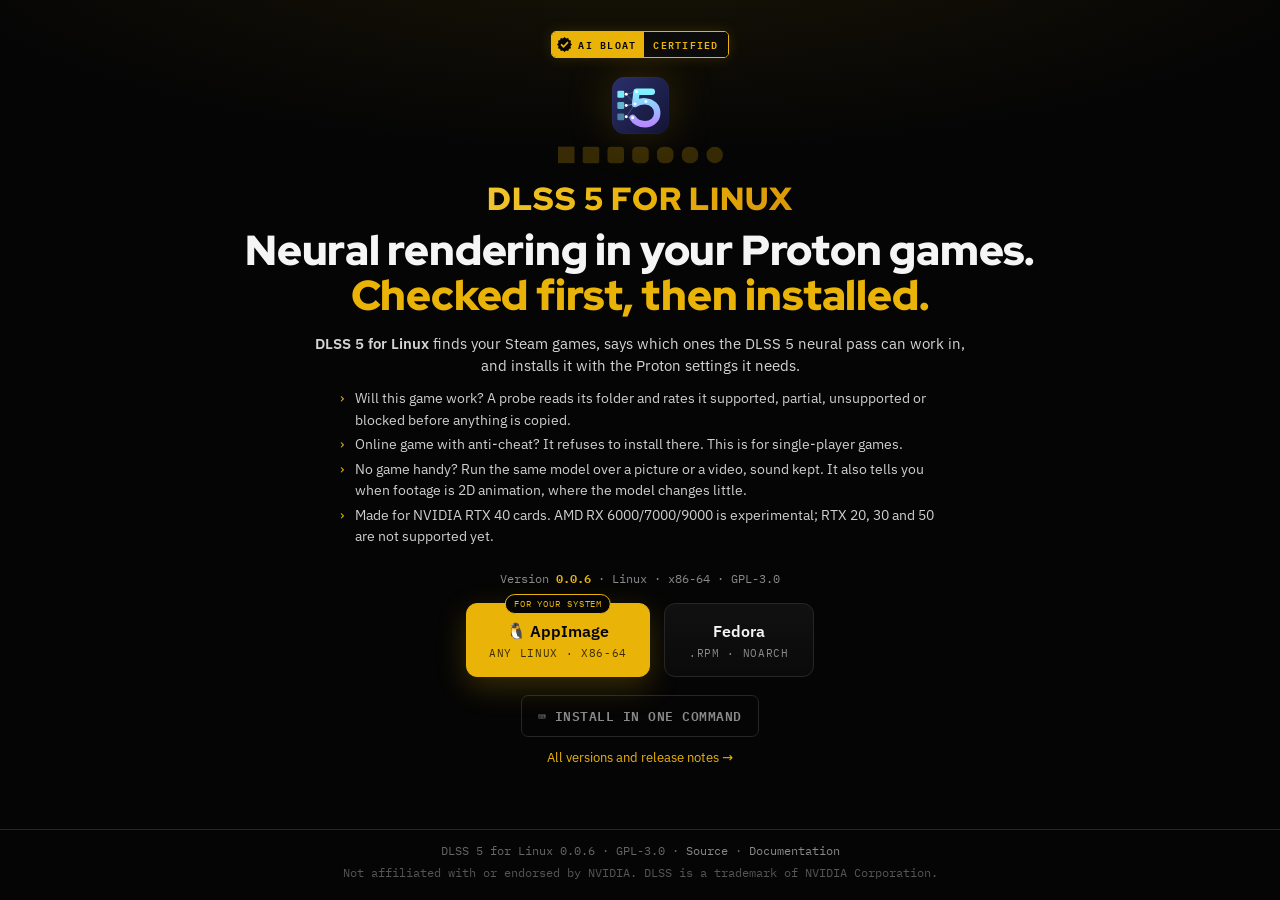
==== index.html @ 5809e5cc "Website: the badge moves to the top" ====
<!doctype html>
<!-- SPDX-License-Identifier: GPL-3.0-only -->
<html lang="en">
<head>
  <meta charset="utf-8">
  <meta name="viewport" content="width=device-width, initial-scale=1">
  <title>DLSS 5 for Linux</title>
  <meta name="description" content="DLSS 5 for Linux puts NVIDIA's DLSS 5 neural rendering into Steam games running under Proton, and runs the same model over your pictures and videos. Free software for Fedora and any recent Linux.">
  <meta name="theme-color" content="#050505">
  <link rel="icon" type="image/svg+xml" href="web/dlss5.svg">
  <link rel="stylesheet" href="web/fonts/carino-fonts.css">
  <link rel="stylesheet" href="web/style.css">
</head>
<body>
  <!-- One screen, laid out like butter.carino.systems and dicom.carino.systems:
       mark, headline, what it does, the version, the download buttons. -->
  <header class="hero">
    <div class="wrap">
      <!-- The badge sits above everything else on the page. -->
      <p class="cert-top"><span class="cert-badge" role="img" aria-label="AI Bloat Certified" title="AI Bloat Certified"><span class="cert-l"><svg class="cert-seal" viewBox="0 0 16 16" aria-hidden="true"><path class="cert-rosette" d="M8 0L9.71 1.62L12 1.07L12.67 3.33L14.93 4L14.38 6.29L16 8L14.38 9.71L14.93 12L12.67 12.67L12 14.93L9.71 14.38L8 16L6.29 14.38L4 14.93L3.33 12.67L1.07 12L1.62 9.71L0 8L1.62 6.29L1.07 4L3.33 3.33L4 1.07L6.29 1.62Z"/><path class="cert-check" d="M4.9 8.3L7 10.4L11.2 5.9"/></svg>AI Bloat</span><span class="cert-r">Certified</span></span></p>
      <!-- The app icon over a strip of pixels: blocky on the left, refined toward
           the right, a wave of detail passing along it. Decorative (aria-hidden). -->
      <div class="hero-mark" aria-hidden="true">
        <img class="mark" src="web/dlss5.svg" alt="" width="96" height="96" decoding="async">
        <svg class="pixels" viewBox="0 0 200 24">
          <rect x="0"   y="2" width="20" height="20" rx="0"  style="--d: 0"/>
          <rect x="30"  y="2" width="20" height="20" rx="2"  style="--d: 1"/>
          <rect x="60"  y="2" width="20" height="20" rx="4"  style="--d: 2"/>
          <rect x="90"  y="2" width="20" height="20" rx="6"  style="--d: 3"/>
          <rect x="120" y="2" width="20" height="20" rx="8"  style="--d: 4"/>
          <rect x="150" y="2" width="20" height="20" rx="9"  style="--d: 5"/>
          <rect x="180" y="2" width="20" height="20" rx="10" style="--d: 6"/>
        </svg>
      </div>
      <p class="kicker">DLSS 5 for Linux</p>
      <h1><span>Neural rendering in your Proton games.</span><br><span class="gold">Checked first, then installed.</span></h1>
      <p class="lede"><strong>DLSS 5 for Linux</strong> finds your Steam games, says which ones the DLSS 5 neural pass can work in, and installs it with the Proton settings it needs.</p>
      <ul class="situations">
        <li>Will this game work? A probe reads its folder and rates it supported, partial, unsupported or blocked before anything is copied.</li>
        <li>Online game with anti-cheat? It refuses to install there. This is for single-player games.</li>
        <li>No game handy? Run the same model over a picture or a video, sound kept. It also tells you when footage is 2D animation, where the model changes little.</li>
        <li>Made for NVIDIA RTX 40 cards. AMD RX 6000/7000/9000 is experimental; RTX 20, 30 and 50 are not supported yet.</li>
      </ul>

      <!-- app.js rewrites the version and the links from the latest release. -->
      <p class="version" id="version">Version <strong>0.0.6</strong> · Linux · x86-64 · GPL-3.0</p>

      <!-- The hrefs are the no-JS path: each downloads its file. With JS, a click
           also opens the sheet that says what to do with it. -->
      <div class="downloads" id="downloads">
        <a class="dl-btn" data-kind="appimage" href="https://github.com/MiguelCarino/renodx-dlss-installer/releases/download/v0.0.6/DLSS5_for_Linux-0.0.6-x86_64.AppImage">
          <span class="rec">for your system</span><b>🐧 AppImage</b><span class="fmt">any Linux · x86-64</span></a>
        <a class="dl-btn" data-kind="fedora" href="https://github.com/MiguelCarino/renodx-dlss-installer/releases/download/v0.0.6/dlss5-linux-0.0.6-1.fc44.noarch.rpm">
          <span class="rec">for your system</span><b>Fedora</b><span class="fmt">.rpm · noarch</span></a>
      </div>

      <p class="dl-manual"><button class="btn ghost" type="button" id="installBtn"
         aria-haspopup="dialog" aria-controls="fedoraDialog">⌨ Install in one command</button></p>
      <p class="dl-all"><a id="allLink" href="https://github.com/MiguelCarino/renodx-dlss-installer/releases">All versions and release notes →</a></p>
      <p class="dl-note" id="osNote">Linux only. On Windows, use the original <a href="https://github.com/yumlevi/renodx-dlss-installer/releases/tag/latest">RenoDX DLSS installer</a> this project is a port of.</p>
    </div>
  </header>

  <footer class="foot">
    <span id="foot-version">DLSS 5 for Linux 0.0.6</span> · GPL-3.0 ·
    <a href="https://github.com/MiguelCarino/renodx-dlss-installer/tree/linux-port/linux">Source</a> ·
    <a href="https://github.com/MiguelCarino/renodx-dlss-installer/blob/linux-port/linux/README.md">Documentation</a>
    <br><span class="legal">Not affiliated with or endorsed by NVIDIA. DLSS is a trademark of NVIDIA Corporation.</span>
  </footer>

  <!-- Fedora: one dnf command fetches the RPM from the release and its dependencies from Fedora. -->
  <dialog class="modal" id="fedoraDialog" aria-labelledby="fedoraTitle">
    <div class="modal-head">
      <h2 class="modal-title" id="fedoraTitle">DLSS 5 for Linux on Fedora</h2>
      <form method="dialog"><button class="modal-x" aria-label="Close">✕</button></form>
    </div>
    <div class="modal-body">
      <p>One command; dnf downloads the package from the release and what it needs from Fedora:</p>
      <div class="code"><pre><code id="cmd">sudo dnf install https://github.com/MiguelCarino/renodx-dlss-installer/releases/download/v0.0.6/dlss5-linux-0.0.6-1.fc44.noarch.rpm</code></pre><button type="button" class="copy" data-src="cmd">Copy</button></div>
      <p>Then open <strong>DLSS 5 for Linux</strong> from your application menu, or run <code>dlss5-linux-gui</code>. The command line is <code>dlss5-linux --help</code>.</p>
      <p class="small">The package has no architecture of its own and installs on current Fedora releases. It also recommends GTK 4, libadwaita and WebKitGTK for the app's own window; without them it opens in your browser. Check the download against <a class="sums" href="https://github.com/MiguelCarino/renodx-dlss-installer/releases/download/v0.0.6/SHA256SUMS">SHA256SUMS</a>.</p>
    </div>
  </dialog>

  <!-- AppImage: the link downloads it; this sheet says how to start it and what the host provides. -->
  <dialog class="modal" id="appimageDialog" aria-labelledby="appimageTitle">
    <div class="modal-head">
      <h2 class="modal-title" id="appimageTitle">DLSS 5 for Linux AppImage</h2>
      <form method="dialog"><button class="modal-x" aria-label="Close">✕</button></form>
    </div>
    <div class="modal-body">
      <p><strong>1. Make it runnable and start it</strong>, from the folder you downloaded it to:</p>
      <div class="code"><pre><code id="appcmd">chmod +x DLSS5_for_Linux-0.0.6-x86_64.AppImage
./DLSS5_for_Linux-0.0.6-x86_64.AppImage</code></pre><button type="button" class="copy" data-src="appcmd">Copy</button></div>
      <p><strong>2. Have the usual tools installed.</strong> FFmpeg is inside; the rest comes from your system: <code>python3</code>, <code>curl</code>, <code>unzip</code>, <code>binutils</code>, 7-Zip and <code>xdg-utils</code>. On Debian or Ubuntu:</p>
      <div class="code"><pre><code id="debcmd">sudo apt install python3 curl unzip binutils p7zip-full xdg-utils</code></pre><button type="button" class="copy" data-src="debcmd">Copy</button></div>
      <p><strong>3. Pick a game</strong> in the app, press Install, and set the launch options it shows in Steam. It opens in its own window when PyGObject with GTK 4, libadwaita and WebKitGTK 6 is installed, and in your browser otherwise.</p>
      <p class="small">No FUSE on your system? Add <code>--appimage-extract-and-run</code> after the file name. The command line is the same file followed by <code>cli --help</code>. <a class="sums" href="https://github.com/MiguelCarino/renodx-dlss-installer/releases/download/v0.0.6/SHA256SUMS">SHA256SUMS</a></p>
    </div>
  </dialog>

  <script src="web/app.js"></script>
</body>
</html>
---- web/fonts/carino-fonts.css ----
/* SPDX-License-Identifier: OFL-1.1 (the fonts); pruned copy of Branding/fonts/carino-fonts.css.
   Only what web/style.css uses: Plex Sans 400/600, Plex Mono 400/600, Red Hat Display 900,
   latin + latin-ext. A later weight would fall back silently: add its files here too. */

@font-face {
  font-family: 'IBM Plex Mono';
  font-style: normal;
  font-weight: 400;
  font-display: swap;
  src: url(./IBMPlexMono-400-latin-ext.woff2) format('woff2');
  unicode-range: U+0100-02BA, U+02BD-02C5, U+02C7-02CC, U+02CE-02D7, U+02DD-02FF, U+0304, U+0308, U+0329, U+1D00-1DBF, U+1E00-1E9F, U+1EF2-1EFF, U+2020, U+20A0-20AB, U+20AD-20C0, U+2113, U+2C60-2C7F, U+A720-A7FF;
}

@font-face {
  font-family: 'IBM Plex Mono';
  font-style: normal;
  font-weight: 400;
  font-display: swap;
  src: url(./IBMPlexMono-400-latin.woff2) format('woff2');
  unicode-range: U+0000-00FF, U+0131, U+0152-0153, U+02BB-02BC, U+02C6, U+02DA, U+02DC, U+0304, U+0308, U+0329, U+2000-206F, U+20AC, U+2122, U+2191, U+2193, U+2212, U+2215, U+FEFF, U+FFFD;
}

@font-face {
  font-family: 'IBM Plex Mono';
  font-style: normal;
  font-weight: 600;
  font-display: swap;
  src: url(./IBMPlexMono-600-latin-ext.woff2) format('woff2');
  unicode-range: U+0100-02BA, U+02BD-02C5, U+02C7-02CC, U+02CE-02D7, U+02DD-02FF, U+0304, U+0308, U+0329, U+1D00-1DBF, U+1E00-1E9F, U+1EF2-1EFF, U+2020, U+20A0-20AB, U+20AD-20C0, U+2113, U+2C60-2C7F, U+A720-A7FF;
}

@font-face {
  font-family: 'IBM Plex Mono';
  font-style: normal;
  font-weight: 600;
  font-display: swap;
  src: url(./IBMPlexMono-600-latin.woff2) format('woff2');
  unicode-range: U+0000-00FF, U+0131, U+0152-0153, U+02BB-02BC, U+02C6, U+02DA, U+02DC, U+0304, U+0308, U+0329, U+2000-206F, U+20AC, U+2122, U+2191, U+2193, U+2212, U+2215, U+FEFF, U+FFFD;
}

@font-face {
  font-family: 'IBM Plex Sans';
  font-style: normal;
  font-weight: 400;
  font-stretch: 100%;
  font-display: swap;
  src: url(./IBMPlexSans-400-latin-ext.woff2) format('woff2');
  unicode-range: U+0100-02BA, U+02BD-02C5, U+02C7-02CC, U+02CE-02D7, U+02DD-02FF, U+0304, U+0308, U+0329, U+1D00-1DBF, U+1E00-1E9F, U+1EF2-1EFF, U+2020, U+20A0-20AB, U+20AD-20C0, U+2113, U+2C60-2C7F, U+A720-A7FF;
}

@font-face {
  font-family: 'IBM Plex Sans';
  font-style: normal;
  font-weight: 400;
  font-stretch: 100%;
  font-display: swap;
  src: url(./IBMPlexSans-400-latin.woff2) format('woff2');
  unicode-range: U+0000-00FF, U+0131, U+0152-0153, U+02BB-02BC, U+02C6, U+02DA, U+02DC, U+0304, U+0308, U+0329, U+2000-206F, U+20AC, U+2122, U+2191, U+2193, U+2212, U+2215, U+FEFF, U+FFFD;
}

@font-face {
  font-family: 'IBM Plex Sans';
  font-style: normal;
  font-weight: 600;
  font-stretch: 100%;
  font-display: swap;
  src: url(./IBMPlexSans-600-latin-ext.woff2) format('woff2');
  unicode-range: U+0100-02BA, U+02BD-02C5, U+02C7-02CC, U+02CE-02D7, U+02DD-02FF, U+0304, U+0308, U+0329, U+1D00-1DBF, U+1E00-1E9F, U+1EF2-1EFF, U+2020, U+20A0-20AB, U+20AD-20C0, U+2113, U+2C60-2C7F, U+A720-A7FF;
}

@font-face {
  font-family: 'IBM Plex Sans';
  font-style: normal;
  font-weight: 600;
  font-stretch: 100%;
  font-display: swap;
  src: url(./IBMPlexSans-600-latin.woff2) format('woff2');
  unicode-range: U+0000-00FF, U+0131, U+0152-0153, U+02BB-02BC, U+02C6, U+02DA, U+02DC, U+0304, U+0308, U+0329, U+2000-206F, U+20AC, U+2122, U+2191, U+2193, U+2212, U+2215, U+FEFF, U+FFFD;
}

@font-face {
  font-family: 'Red Hat Display';
  font-style: normal;
  font-weight: 900;
  font-display: swap;
  src: url(./RedHatDisplay-900-latin-ext.woff2) format('woff2');
  unicode-range: U+0100-02BA, U+02BD-02C5, U+02C7-02CC, U+02CE-02D7, U+02DD-02FF, U+0304, U+0308, U+0329, U+1D00-1DBF, U+1E00-1E9F, U+1EF2-1EFF, U+2020, U+20A0-20AB, U+20AD-20C0, U+2113, U+2C60-2C7F, U+A720-A7FF;
}

@font-face {
  font-family: 'Red Hat Display';
  font-style: normal;
  font-weight: 900;
  font-display: swap;
  src: url(./RedHatDisplay-900-latin.woff2) format('woff2');
  unicode-range: U+0000-00FF, U+0131, U+0152-0153, U+02BB-02BC, U+02C6, U+02DA, U+02DC, U+0304, U+0308, U+0329, U+2000-206F, U+20AC, U+2122, U+2191, U+2193, U+2212, U+2215, U+FEFF, U+FFFD;
}
---- web/style.css ----
/* SPDX-License-Identifier: GPL-3.0-only
   dlss.carino.systems, laid out like butter.carino.systems and dicom.carino.systems
   (Carino-PACS docs/styles.css): one top-anchored hero holding the downloads, every
   size written as `base + --tall x rate` so short screens stay as they are and tall
   ones grow without a breakpoint. Carino tokens (branding.carino.systems). */

:root {
  --accent: #eab308;
  --accent-hover: #fbbf24;
  --bg: #050505;
  --bg-2: #0d0d0d;
  --panel: #111;
  --border: #262626;
  --text: #f5f5f5;
  --muted: #8a8a8a;
  --gold-text: linear-gradient(130deg, #fef08a 0%, #eab308 50%, #b45309 100%);
  --mono: 'IBM Plex Mono', ui-monospace, SFMono-Regular, Menlo, monospace;
  --sans: 'IBM Plex Sans', system-ui, -apple-system, sans-serif;
  --display: 'Red Hat Display', var(--sans);
  /* surplus height over 900px: zero on short screens, so they keep this layout */
  --tall: max(0px, 100vh - 900px);
}
* { box-sizing: border-box; }
body { margin: 0; background: var(--bg); color: var(--text); font-family: var(--sans); line-height: 1.55;
  min-height: 100dvh; display: flex; flex-direction: column; -webkit-font-smoothing: antialiased; }
a { color: var(--accent); }
:focus-visible { outline: 2px solid var(--accent); outline-offset: 3px; }
.gold { color: var(--accent); }

/* ---- hero: the whole page, top-anchored ---- */
.hero { flex: 1 0 auto; display: flex; text-align: center;
  padding: min(72px, calc(clamp(18px, 3.4vh, 46px) + var(--tall) * .07)) 0 clamp(10px, 2vh, 34px);
  background: radial-gradient(1100px 360px at 50% -12%, rgba(234,179,8,.10), transparent 70%); }
.hero > .wrap { margin: 0 auto auto; width: min(1040px, 90%); }

.hero-mark { display: flex; flex-direction: column; align-items: center;
  gap: min(28px, calc(8px + var(--tall) * .045));
  margin: 0 auto min(40px, calc(clamp(6px, 1vh, 14px) + var(--tall) * .08)); }
.hero-mark .mark { display: block; width: auto; filter: drop-shadow(0 0 22px rgba(234,179,8,.18));
  height: min(132px, calc(clamp(44px, 7vh, 72px) + var(--tall) * .16)); }
/* the pixel strip: square on the left, rounder to the right, a wave of light along it */
.pixels { display: block; width: auto; aspect-ratio: 200 / 24; overflow: visible;
  height: min(40px, calc(clamp(14px, 2.2vh, 22px) + var(--tall) * .045)); }
.pixels rect { fill: var(--accent); opacity: .22; animation: lit 2.8s ease-in-out infinite;
  animation-delay: calc(var(--d) * .18s); }
@keyframes lit { 0%, 100% { opacity: .22; } 20%, 45% { opacity: 1; filter: drop-shadow(0 0 4px rgba(234,179,8,.9)); } }
@media (prefers-reduced-motion: reduce) { .pixels rect { animation: none; opacity: .6; } }

.kicker { font-family: var(--display); font-weight: 900; text-transform: uppercase; letter-spacing: 1px;
  margin: 0 0 min(14px, calc(4px + var(--tall) * .02));
  font-size: min(2.6rem, calc(clamp(1.5rem, 2.6vw + .3vh, 2rem) + var(--tall) * .02));
  background: var(--gold-text); -webkit-background-clip: text; background-clip: text;
  -webkit-text-fill-color: transparent; }
.hero h1 { font-family: var(--display); font-weight: 900; line-height: 1.1; letter-spacing: -.005em;
  font-size: min(3.4rem, calc(clamp(1.5rem, 3.4vw + .4vh, 2.6rem) + var(--tall) * .035));
  margin: 0 0 min(56px, calc(clamp(8px, 1.5vh, 16px) + var(--tall) * .1)); }
.lede { color: #d4d4d4; max-width: min(820px, calc(660px + var(--tall) * .35));
  font-size: min(1.3rem, calc(clamp(.92rem, .55rem + .5vh, 1.05rem) + var(--tall) * .012));
  margin: 0 auto 10px; }
.situations { list-style: none; padding: 0; text-align: left; color: #cfcfcf;
  max-width: min(720px, calc(600px + var(--tall) * .3));
  font-size: min(1.08rem, calc(clamp(.86rem, .5rem + .45vh, .98rem) + var(--tall) * .008));
  margin: 0 auto min(48px, calc(clamp(12px, 2.4vh, 26px) + var(--tall) * .07)); }
.situations li { padding-left: 1.1em; position: relative; margin: .25em 0; }
.situations li::before { content: "›"; color: var(--accent); position: absolute; left: 0; }

.version { margin: 0 0 min(28px, calc(clamp(10px, 1.6vh, 16px) + var(--tall) * .035));
  font-family: var(--mono); font-size: min(1rem, calc(.78rem + var(--tall) * .008)); color: var(--muted); }
.version strong { color: var(--accent); }

/* ---- download chips (dicom's .dl-btn) ---- */
.downloads { display: flex; justify-content: center; flex-wrap: wrap;
  gap: min(30px, calc(14px + var(--tall) * .04)); }
.dl-btn {
  position: relative; display: flex; flex-direction: column; align-items: center; gap: 2px;
  min-width: min(226px, calc(150px + var(--tall) * .09));
  padding: min(30px, calc(14px + var(--tall) * .028)) min(46px, calc(22px + var(--tall) * .04));
  border-radius: 11px; text-decoration: none; font: inherit; cursor: pointer;
  border: 1px solid var(--border); background: linear-gradient(180deg, var(--panel), #0a0a0a);
  color: var(--text); transition: .16s;
}
.dl-btn:hover { border-color: var(--accent); transform: translateY(-2px); }
.dl-btn b { font-size: min(1.42rem, calc(1.02rem + var(--tall) * .013)); font-weight: 600; }
.dl-btn .fmt { font-family: var(--mono); font-size: .68rem; color: var(--muted); text-transform: uppercase; letter-spacing: .06em; }
.dl-btn .rec { display: none; }
.dl-btn.recommended {
  border-color: var(--accent); background: var(--accent); color: #050505;
  box-shadow: 0 10px 30px rgba(234,179,8,.22);
}
.dl-btn.recommended .fmt { color: #3a2c00; }
.dl-btn.recommended .rec {
  display: block; position: absolute; top: -10px; left: 50%; transform: translateX(-50%);
  background: #050505; color: var(--accent); border: 1px solid var(--accent); border-radius: 999px;
  font-family: var(--mono); font-size: .56rem; letter-spacing: .1em; text-transform: uppercase; padding: 2px 8px; white-space: nowrap;
}

.btn {
  display: inline-block; font-family: var(--mono); letter-spacing: .04em; text-transform: uppercase;
  font-weight: 600; text-decoration: none; cursor: pointer; border-radius: 7px; transition: .15s;
  font-size: min(1.05rem, calc(.8rem + var(--tall) * .009));
  padding: min(19px, calc(9px + var(--tall) * .026)) min(32px, calc(16px + var(--tall) * .04));
  border: 1px solid var(--border); color: var(--muted); background: transparent;
}
.btn.ghost:hover { color: var(--accent); border-color: var(--accent); }
.dl-manual { margin: min(38px, calc(clamp(12px, 2vh, 20px) + var(--tall) * .05)) 0 0; }
.dl-all { margin: min(24px, calc(clamp(8px, 1.2vh, 12px) + var(--tall) * .035)) 0 0;
  font-size: min(1.02rem, calc(.82rem + var(--tall) * .008)); }
.dl-all a { text-decoration: none; }
.dl-all a:hover { text-decoration: underline; }
.dl-note[hidden] { display: none; }
.dl-note { margin: 8px auto 0; max-width: min(720px, calc(560px + var(--tall) * .35));
  color: var(--muted); font-size: min(.9rem, calc(.78rem + var(--tall) * .006)); }

.foot { padding: 12px 5% 18px; border-top: 1px solid var(--border); text-align: center;
  color: #666; font-family: var(--mono); font-size: .72rem; }
.foot a { color: var(--muted); text-decoration: none; }
.foot a:hover { color: var(--accent); }
.foot .legal { display: inline-block; margin-top: 4px; color: #555; }

/* ---- modal (branding.carino.systems §17 on a native <dialog>) ---- */
.modal[open] { display: flex; }
.modal {
  flex-direction: column; padding: 0; overflow: hidden;
  width: min(92vw, 820px); max-height: min(88vh, 900px);
  background: var(--panel); border: 1px solid var(--border); border-radius: 14px;
  box-shadow: 0 30px 80px rgba(0,0,0,.75); color: var(--text);
}
.modal::backdrop { background: rgba(0,0,0,.65); -webkit-backdrop-filter: blur(6px); backdrop-filter: blur(6px); }
.modal-head { display: flex; align-items: center; gap: 12px; padding: 16px 18px; border-bottom: 1px solid var(--border); }
.modal-title { margin: 0; flex: 1; font-family: var(--display); font-weight: 900; font-size: 1.05rem;
  text-transform: uppercase; letter-spacing: .5px; }
.modal-head form { margin: 0; }
.modal-x { border: none; background: transparent; color: var(--muted); font-size: 1.05rem; line-height: 1;
  cursor: pointer; padding: 4px 8px; border-radius: 6px; transition: .15s; }
.modal-x:hover { color: var(--accent); background: rgba(234,179,8,.1); }
.modal-body { padding: 18px; overflow-y: auto; }
.modal-body p { color: #cfcfcf; margin: 10px 0; }

/* shell commands scroll inside their own box rather than wrap (dicom's rule) */
.code { position: relative; margin: 10px 0; }
.code pre { margin: 0; padding: 14px 92px 14px 14px; overflow-x: auto; white-space: pre;
  background: var(--bg-2); border: 1px solid var(--border); border-radius: 8px;
  font-size: .78rem; line-height: 1.6; color: #fde68a; }
.copy { position: absolute; top: 8px; right: 8px; font-family: var(--mono); font-size: .7rem; font-weight: 600;
  text-transform: uppercase; letter-spacing: .06em; border-radius: 6px; cursor: pointer; padding: 0 12px; height: 32px;
  border: 1px solid var(--accent); background: var(--accent); color: #050505; }
.copy:hover { background: var(--accent-hover); }
.copy.done { background: transparent; color: var(--accent); }
.modal code:not(pre code) { font-family: var(--mono); background: #1a1a1a; padding: 1px 5px; border-radius: 3px; color: #fde68a; }
details { margin-top: 10px; }
summary { cursor: pointer; font-weight: 600; }
.files { margin: 8px 0; padding-left: 18px; font-family: var(--mono); font-size: .78rem; }
.files li { margin: 3px 0; overflow-wrap: anywhere; }
.small { font-size: .82rem; }

/* ---- phone ---- */
@media (max-width: 640px) {
  .pixels { display: none; }
  .dl-btn { min-width: 140px; padding: 10px 14px; gap: 0; }
  .dl-btn b { font-size: .98rem; }
  .downloads { gap: 10px; }
  .dl-note { font-size: .78rem; }
}
@media (prefers-reduced-motion: reduce) { .dl-btn, .btn { transition: none; } }

/* ---- AI Bloat Certified (branding.carino.systems, section 08) ---- */
/* AI Bloat Certified: a two-part seal for the top of a project page. Gold half with the
   rosette, dark half with the verdict; one gold hairline around both. */
.cert-badge { display: inline-flex; align-items: stretch; vertical-align: middle; font-family: var(--mono); font-size: .65rem; font-weight: 700; letter-spacing: 0.12em; text-transform: uppercase; line-height: 1; border: 1px solid var(--accent); border-radius: 5px; overflow: hidden; white-space: nowrap; box-shadow: 0 0 14px rgba(234,179,8,.15); }
.cert-badge .cert-l { display: inline-flex; align-items: center; gap: 6px; padding: 5px 8px 5px 5px; background: var(--accent); color: #050505; }
.cert-badge .cert-r { display: inline-flex; align-items: center; padding: 5px 9px; background: #0b0b0b; color: var(--accent); }
.cert-badge .cert-seal { width: 15px; height: 15px; flex: none; }
.cert-badge .cert-rosette { fill: #050505; }
.cert-badge .cert-check { fill: none; stroke: var(--accent); stroke-width: 1.9; stroke-linecap: round; stroke-linejoin: round; }
.cert-top { margin: 0 0 min(28px, calc(clamp(10px, 1.8vh, 18px) + var(--tall) * .03)); }
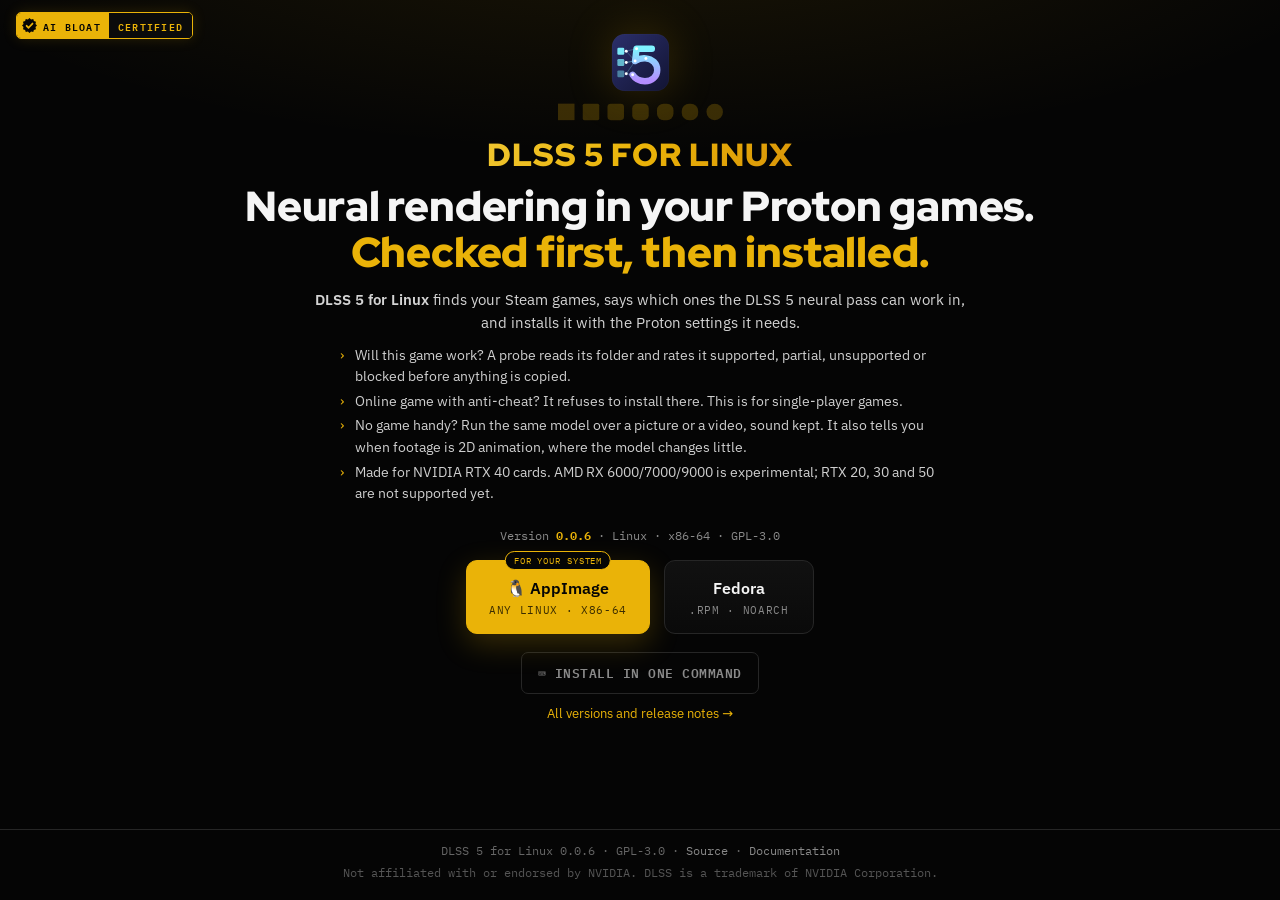
==== commit 56b4a8ba: "Website: one screen, no scroll; badge pinned to the corner" ====
--- a/index.html
+++ b/index.html
@@ -16,7 +16,7 @@
        mark, headline, what it does, the version, the download buttons. -->
   <header class="hero">
     <div class="wrap">
-      <!-- The badge sits above everything else on the page. -->
+      <!-- The badge, pinned to the top-left corner of the page. -->
       <p class="cert-top"><span class="cert-badge" role="img" aria-label="AI Bloat Certified" title="AI Bloat Certified"><span class="cert-l"><svg class="cert-seal" viewBox="0 0 16 16" aria-hidden="true"><path class="cert-rosette" d="M8 0L9.71 1.62L12 1.07L12.67 3.33L14.93 4L14.38 6.29L16 8L14.38 9.71L14.93 12L12.67 12.67L12 14.93L9.71 14.38L8 16L6.29 14.38L4 14.93L3.33 12.67L1.07 12L1.62 9.71L0 8L1.62 6.29L1.07 4L3.33 3.33L4 1.07L6.29 1.62Z"/><path class="cert-check" d="M4.9 8.3L7 10.4L11.2 5.9"/></svg>AI Bloat</span><span class="cert-r">Certified</span></span></p>
       <!-- The app icon over a strip of pixels: blocky on the left, refined toward
            the right, a wave of detail passing along it. Decorative (aria-hidden). -->
--- a/web/style.css
+++ b/web/style.css
@@ -172,4 +172,6 @@
 .cert-badge .cert-seal { width: 15px; height: 15px; flex: none; }
 .cert-badge .cert-rosette { fill: #050505; }
 .cert-badge .cert-check { fill: none; stroke: var(--accent); stroke-width: 1.9; stroke-linecap: round; stroke-linejoin: round; }
-.cert-top { margin: 0 0 min(28px, calc(clamp(10px, 1.8vh, 18px) + var(--tall) * .03)); }
+/* pinned to the hero's top-left corner, so it adds no height to the one screen */
+.hero { position: relative; }
+.cert-top { position: absolute; top: 12px; left: 16px; margin: 0; }
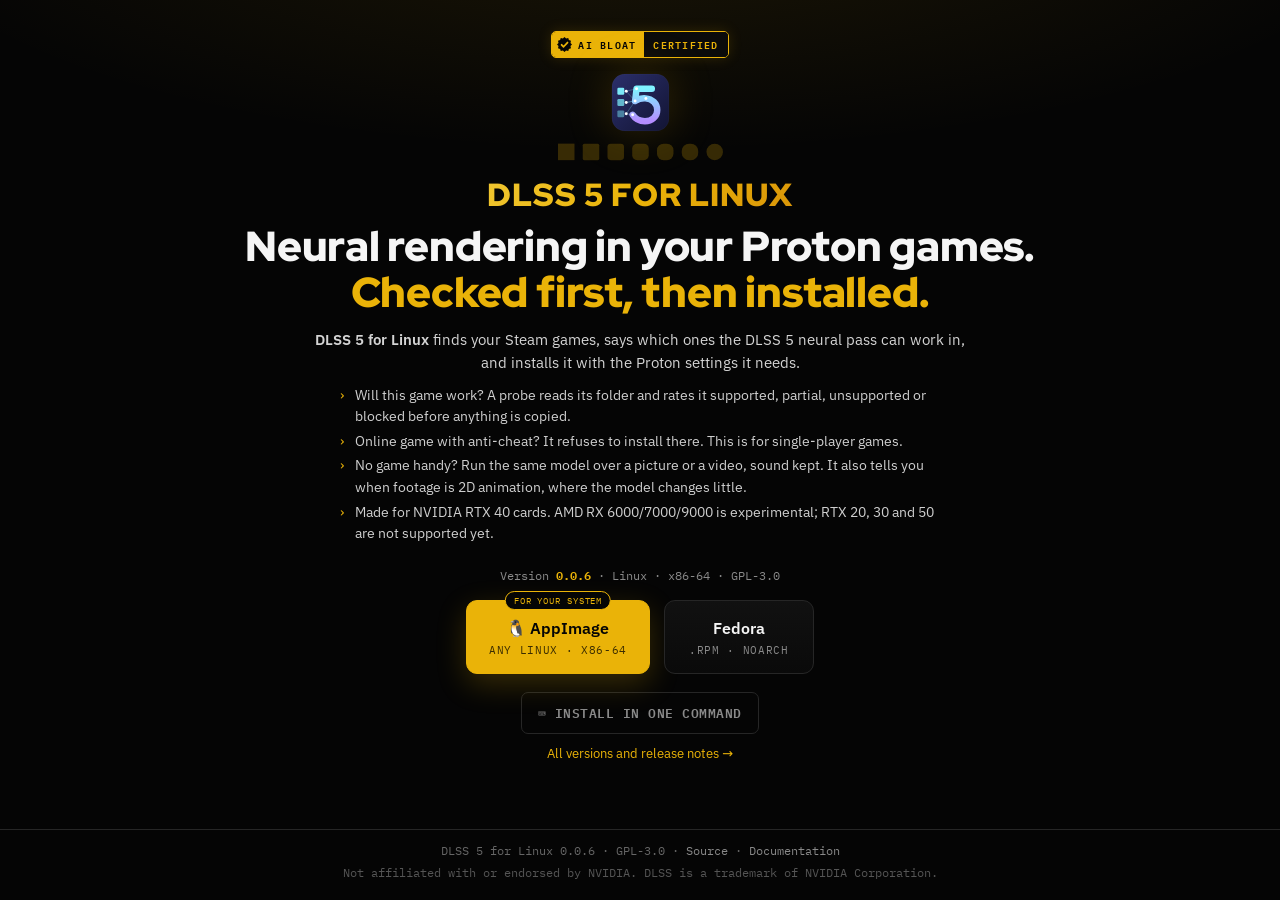
==== commit 80af73b6: "Website: badge centred at the top" ====
--- a/index.html
+++ b/index.html
@@ -16,7 +16,7 @@
        mark, headline, what it does, the version, the download buttons. -->
   <header class="hero">
     <div class="wrap">
-      <!-- The badge, pinned to the top-left corner of the page. -->
+      <!-- The badge, centred at the top of the page. -->
       <p class="cert-top"><span class="cert-badge" role="img" aria-label="AI Bloat Certified" title="AI Bloat Certified"><span class="cert-l"><svg class="cert-seal" viewBox="0 0 16 16" aria-hidden="true"><path class="cert-rosette" d="M8 0L9.71 1.62L12 1.07L12.67 3.33L14.93 4L14.38 6.29L16 8L14.38 9.71L14.93 12L12.67 12.67L12 14.93L9.71 14.38L8 16L6.29 14.38L4 14.93L3.33 12.67L1.07 12L1.62 9.71L0 8L1.62 6.29L1.07 4L3.33 3.33L4 1.07L6.29 1.62Z"/><path class="cert-check" d="M4.9 8.3L7 10.4L11.2 5.9"/></svg>AI Bloat</span><span class="cert-r">Certified</span></span></p>
       <!-- The app icon over a strip of pixels: blocky on the left, refined toward
            the right, a wave of detail passing along it. Decorative (aria-hidden). -->
--- a/web/style.css
+++ b/web/style.css
@@ -172,6 +172,5 @@
 .cert-badge .cert-seal { width: 15px; height: 15px; flex: none; }
 .cert-badge .cert-rosette { fill: #050505; }
 .cert-badge .cert-check { fill: none; stroke: var(--accent); stroke-width: 1.9; stroke-linecap: round; stroke-linejoin: round; }
-/* pinned to the hero's top-left corner, so it adds no height to the one screen */
-.hero { position: relative; }
-.cert-top { position: absolute; top: 12px; left: 16px; margin: 0; }
+/* centred above the mark; fitScreen() in app.js absorbs the height it adds */
+.cert-top { margin: 0 0 min(28px, calc(clamp(8px, 1.4vh, 16px) + var(--tall) * .03)); }
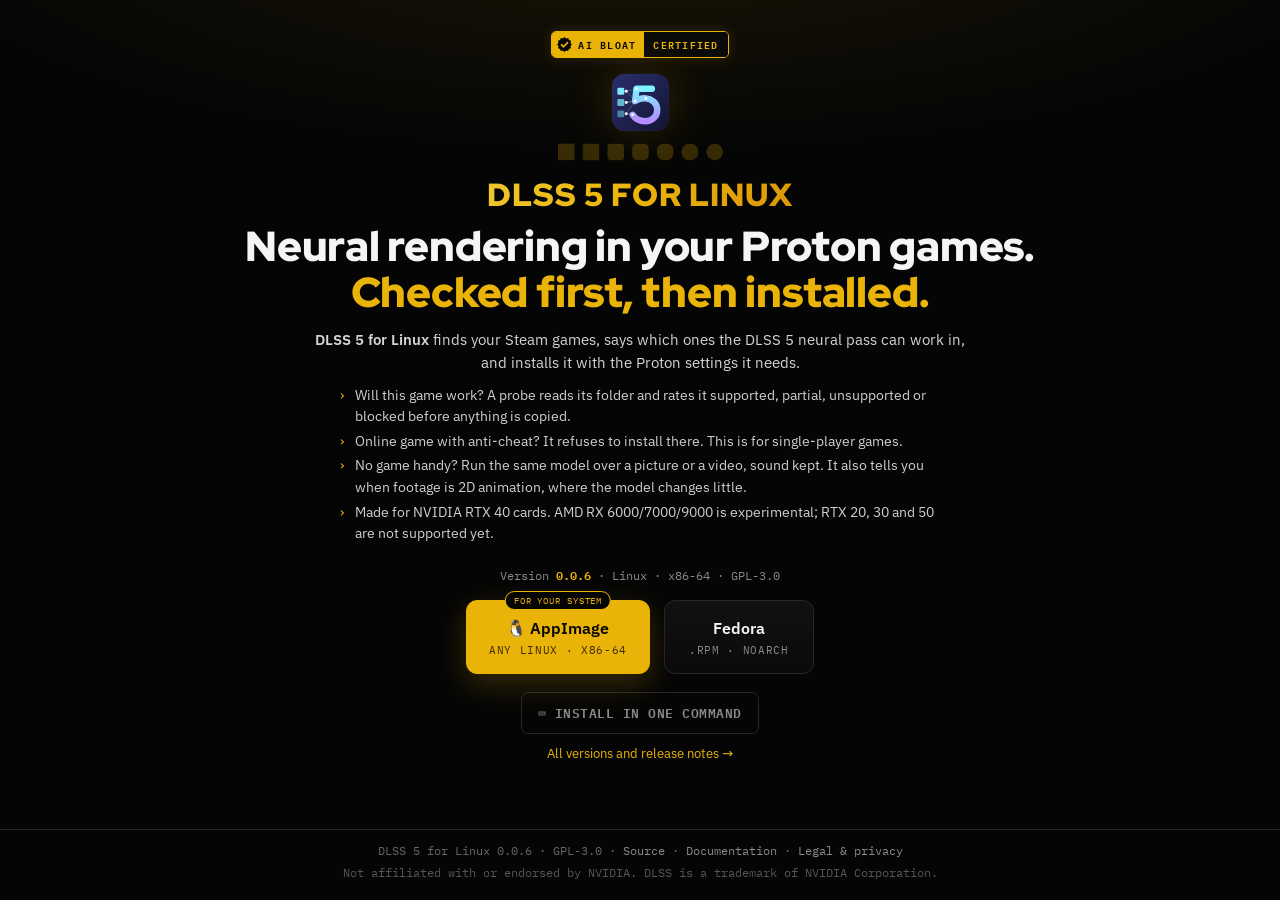
==== commit cf9bf875: "Add the site baseline: search metadata, robots, sitemap, 404 page Generated by Carino-Systems/baseli" ====
--- a/index.html
+++ b/index.html
@@ -5,7 +5,16 @@
   <meta charset="utf-8">
   <meta name="viewport" content="width=device-width, initial-scale=1">
   <title>DLSS 5 for Linux</title>
-  <meta name="description" content="DLSS 5 for Linux puts NVIDIA's DLSS 5 neural rendering into Steam games running under Proton, and runs the same model over your pictures and videos. Free software for Fedora and any recent Linux.">
+  <!-- carino:head — generated by Carino-Systems/baseline/apply.py from sites.json; edit there, not here -->
+  <meta name="description" content="DLSS 5 for Linux puts NVIDIA&#x27;s DLSS 5 neural rendering into Steam games running under Proton, and runs the same model over your pictures and videos. Free software for Fedora and any recent Linux.">
+  <link rel="canonical" href="https://dlss.carino.systems/">
+  <meta property="og:type" content="website">
+  <meta property="og:site_name" content="Carino Systems">
+  <meta property="og:title" content="DLSS 5 for Linux">
+  <meta property="og:description" content="DLSS 5 for Linux puts NVIDIA&#x27;s DLSS 5 neural rendering into Steam games running under Proton, and runs the same model over your pictures and videos. Free software for Fedora and any recent Linux.">
+  <meta property="og:url" content="https://dlss.carino.systems/">
+  <script type="application/ld+json">{"@context": "https://schema.org", "@type": "SoftwareApplication", "name": "DLSS 5 for Linux", "url": "https://dlss.carino.systems/", "description": "DLSS 5 for Linux puts NVIDIA's DLSS 5 neural rendering into Steam games running under Proton, and runs the same model over your pictures and videos. Free software for Fedora and any recent Linux.", "operatingSystem": "Linux", "isAccessibleForFree": true, "author": {"@type": "Person", "name": "Miguel Cariño", "url": "https://carino.systems/"}}</script>
+  <!-- /carino:head -->
   <meta name="theme-color" content="#050505">
   <link rel="icon" type="image/svg+xml" href="web/dlss5.svg">
   <link rel="stylesheet" href="web/fonts/carino-fonts.css">
@@ -64,7 +73,8 @@
   <footer class="foot">
     <span id="foot-version">DLSS 5 for Linux 0.0.6</span> · GPL-3.0 ·
     <a href="https://github.com/MiguelCarino/renodx-dlss-installer/tree/linux-port/linux">Source</a> ·
-    <a href="https://github.com/MiguelCarino/renodx-dlss-installer/blob/linux-port/linux/README.md">Documentation</a>
+    <a href="https://github.com/MiguelCarino/renodx-dlss-installer/blob/linux-port/linux/README.md">Documentation</a> ·
+    <a href="https://carino.systems/legal.html">Legal &amp; privacy</a>
     <br><span class="legal">Not affiliated with or endorsed by NVIDIA. DLSS is a trademark of NVIDIA Corporation.</span>
   </footer>
 
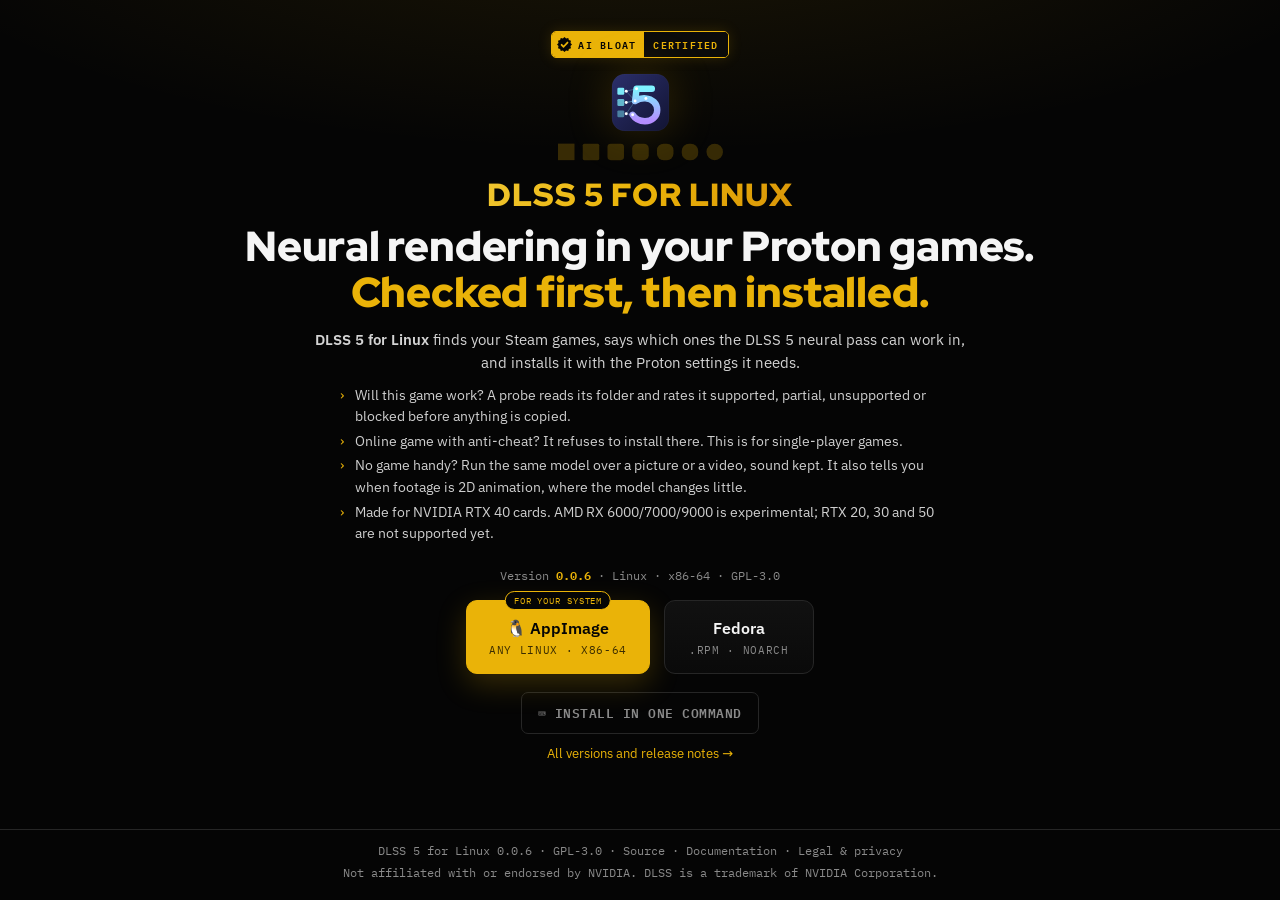
==== commit 04505305: "Add a share preview and search language versions, and raise text contrast" ====
--- a/index.html
+++ b/index.html
@@ -13,6 +13,11 @@
   <meta property="og:title" content="DLSS 5 for Linux">
   <meta property="og:description" content="DLSS 5 for Linux puts NVIDIA&#x27;s DLSS 5 neural rendering into Steam games running under Proton, and runs the same model over your pictures and videos. Free software for Fedora and any recent Linux.">
   <meta property="og:url" content="https://dlss.carino.systems/">
+  <meta property="og:image" content="https://dlss.carino.systems/og.jpg">
+  <meta property="og:image:width" content="1200">
+  <meta property="og:image:height" content="630">
+  <meta property="og:image:alt" content="DLSS 5 for Linux">
+  <meta name="twitter:card" content="summary_large_image">
   <script type="application/ld+json">{"@context": "https://schema.org", "@type": "SoftwareApplication", "name": "DLSS 5 for Linux", "url": "https://dlss.carino.systems/", "description": "DLSS 5 for Linux puts NVIDIA's DLSS 5 neural rendering into Steam games running under Proton, and runs the same model over your pictures and videos. Free software for Fedora and any recent Linux.", "operatingSystem": "Linux", "isAccessibleForFree": true, "author": {"@type": "Person", "name": "Miguel Cariño", "url": "https://carino.systems/"}}</script>
   <!-- /carino:head -->
   <meta name="theme-color" content="#050505">
@@ -23,7 +28,7 @@
 <body>
   <!-- One screen, laid out like butter.carino.systems and dicom.carino.systems:
        mark, headline, what it does, the version, the download buttons. -->
-  <header class="hero">
+  <header class="hero" role="main">
     <div class="wrap">
       <!-- The badge, centred at the top of the page. -->
       <p class="cert-top"><span class="cert-badge" role="img" aria-label="AI Bloat Certified" title="AI Bloat Certified"><span class="cert-l"><svg class="cert-seal" viewBox="0 0 16 16" aria-hidden="true"><path class="cert-rosette" d="M8 0L9.71 1.62L12 1.07L12.67 3.33L14.93 4L14.38 6.29L16 8L14.38 9.71L14.93 12L12.67 12.67L12 14.93L9.71 14.38L8 16L6.29 14.38L4 14.93L3.33 12.67L1.07 12L1.62 9.71L0 8L1.62 6.29L1.07 4L3.33 3.33L4 1.07L6.29 1.62Z"/><path class="cert-check" d="M4.9 8.3L7 10.4L11.2 5.9"/></svg>AI Bloat</span><span class="cert-r">Certified</span></span></p>
--- a/web/style.css
+++ b/web/style.css
@@ -112,10 +112,10 @@
   color: var(--muted); font-size: min(.9rem, calc(.78rem + var(--tall) * .006)); }
 
 .foot { padding: 12px 5% 18px; border-top: 1px solid var(--border); text-align: center;
-  color: #666; font-family: var(--mono); font-size: .72rem; }
+  color: #8a8a8a; font-family: var(--mono); font-size: .72rem; }
 .foot a { color: var(--muted); text-decoration: none; }
 .foot a:hover { color: var(--accent); }
-.foot .legal { display: inline-block; margin-top: 4px; color: #555; }
+.foot .legal { display: inline-block; margin-top: 4px; color: #8a8a8a; }
 
 /* ---- modal (branding.carino.systems §17 on a native <dialog>) ---- */
 .modal[open] { display: flex; }
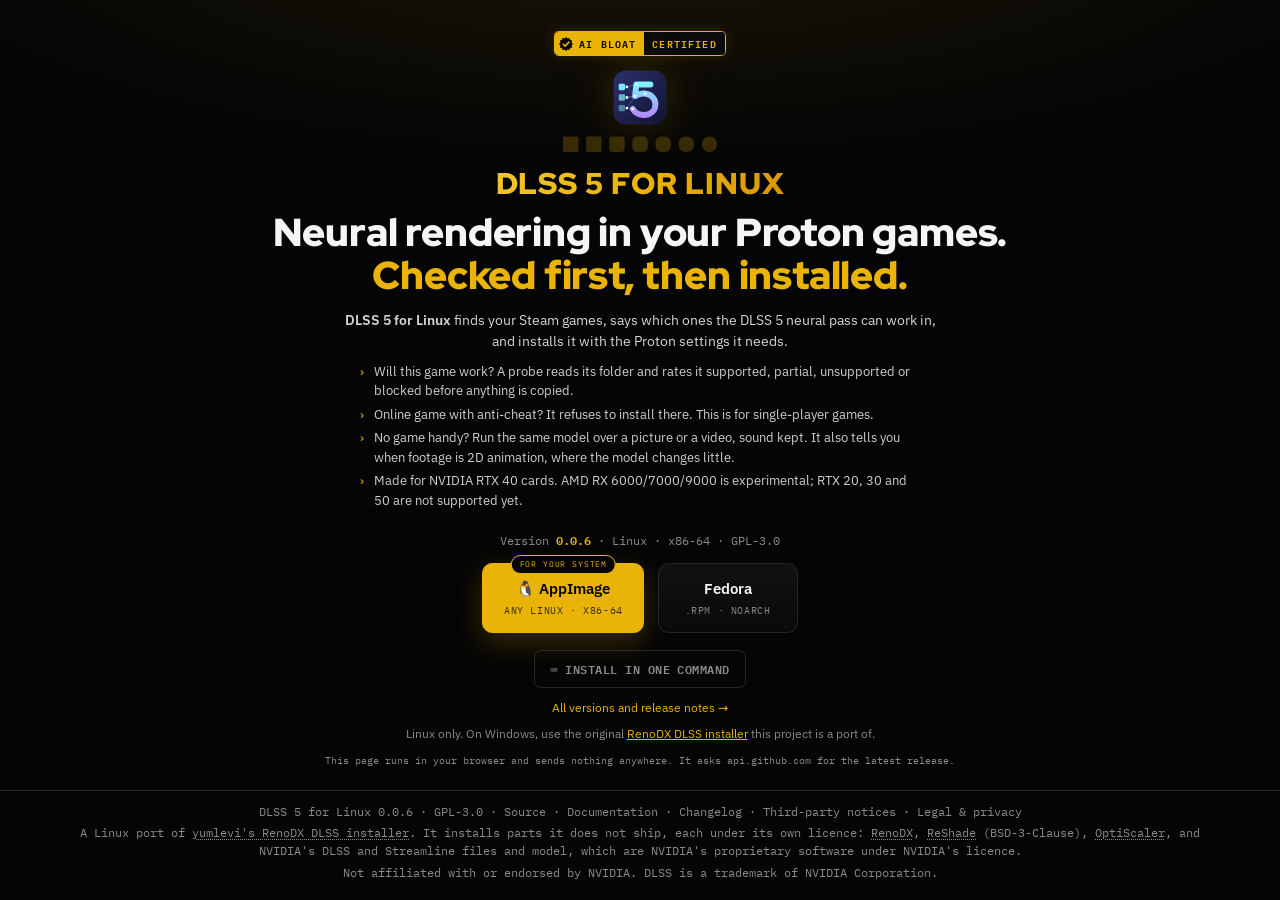
==== commit d615b746: "Credit upstream projects and align the page with product pages The footer names RenoDX, ReShade, Opt" ====
--- a/index.html
+++ b/index.html
@@ -9,7 +9,7 @@
   <meta name="description" content="DLSS 5 for Linux puts NVIDIA&#x27;s DLSS 5 neural rendering into Steam games running under Proton, and runs the same model over your pictures and videos. Free software for Fedora and any recent Linux.">
   <link rel="canonical" href="https://dlss.carino.systems/">
   <meta property="og:type" content="website">
-  <meta property="og:site_name" content="Carino Systems">
+  <meta property="og:site_name" content="DLSS 5 for Linux">
   <meta property="og:title" content="DLSS 5 for Linux">
   <meta property="og:description" content="DLSS 5 for Linux puts NVIDIA&#x27;s DLSS 5 neural rendering into Steam games running under Proton, and runs the same model over your pictures and videos. Free software for Fedora and any recent Linux.">
   <meta property="og:url" content="https://dlss.carino.systems/">
@@ -18,7 +18,7 @@
   <meta property="og:image:height" content="630">
   <meta property="og:image:alt" content="DLSS 5 for Linux">
   <meta name="twitter:card" content="summary_large_image">
-  <script type="application/ld+json">{"@context": "https://schema.org", "@type": "SoftwareApplication", "name": "DLSS 5 for Linux", "url": "https://dlss.carino.systems/", "description": "DLSS 5 for Linux puts NVIDIA's DLSS 5 neural rendering into Steam games running under Proton, and runs the same model over your pictures and videos. Free software for Fedora and any recent Linux.", "operatingSystem": "Linux", "isAccessibleForFree": true, "author": {"@type": "Person", "name": "Miguel Cariño", "url": "https://carino.systems/"}}</script>
+  <script type="application/ld+json">{"@context": "https://schema.org", "@type": "SoftwareApplication", "name": "DLSS 5 for Linux", "url": "https://dlss.carino.systems/", "description": "DLSS 5 for Linux puts NVIDIA's DLSS 5 neural rendering into Steam games running under Proton, and runs the same model over your pictures and videos. Free software for Fedora and any recent Linux.", "operatingSystem": "Linux", "isAccessibleForFree": true, "author": {"@type": "Person", "name": "Miguel Cariño"}}</script>
   <!-- /carino:head -->
   <meta name="theme-color" content="#050505">
   <link rel="icon" type="image/svg+xml" href="web/dlss5.svg">
@@ -71,7 +71,11 @@
       <p class="dl-manual"><button class="btn ghost" type="button" id="installBtn"
          aria-haspopup="dialog" aria-controls="fedoraDialog">⌨ Install in one command</button></p>
       <p class="dl-all"><a id="allLink" href="https://github.com/MiguelCarino/renodx-dlss-installer/releases">All versions and release notes →</a></p>
+      <!-- Shown on every system, Linux included: it is also the credit to the
+           project this one is a port of. -->
       <p class="dl-note" id="osNote">Linux only. On Windows, use the original <a href="https://github.com/yumlevi/renodx-dlss-installer/releases/tag/latest">RenoDX DLSS installer</a> this project is a port of.</p>
+      <!-- Literally true: the one request this page makes is the release lookup in app.js. -->
+      <p class="privacy">This page runs in your browser and sends nothing anywhere. It asks api.github.com for the latest release.</p>
     </div>
   </header>
 
@@ -79,7 +83,10 @@
     <span id="foot-version">DLSS 5 for Linux 0.0.6</span> · GPL-3.0 ·
     <a href="https://github.com/MiguelCarino/renodx-dlss-installer/tree/linux-port/linux">Source</a> ·
     <a href="https://github.com/MiguelCarino/renodx-dlss-installer/blob/linux-port/linux/README.md">Documentation</a> ·
+    <a href="https://github.com/MiguelCarino/renodx-dlss-installer/releases">Changelog</a> ·
+    <a href="https://github.com/MiguelCarino/renodx-dlss-installer/blob/linux-port/linux/README.md#license">Third-party notices</a> ·
     <a href="https://carino.systems/legal.html">Legal &amp; privacy</a>
+    <br><span class="legal">A Linux port of <a href="https://github.com/yumlevi/renodx-dlss-installer">yumlevi's RenoDX DLSS installer</a>. It installs parts it does not ship, each under its own licence: <a href="https://github.com/clshortfuse/renodx">RenoDX</a>, <a href="https://github.com/crosire/reshade">ReShade</a> (BSD-3-Clause), <a href="https://github.com/Dagherbou/OptiScaler_DLSSNR">OptiScaler</a>, and NVIDIA's DLSS and Streamline files and model, which are NVIDIA's proprietary software under NVIDIA's licence.</span>
     <br><span class="legal">Not affiliated with or endorsed by NVIDIA. DLSS is a trademark of NVIDIA Corporation.</span>
   </footer>
 
@@ -91,7 +98,7 @@
     </div>
     <div class="modal-body">
       <p>One command; dnf downloads the package from the release and what it needs from Fedora:</p>
-      <div class="code"><pre><code id="cmd">sudo dnf install https://github.com/MiguelCarino/renodx-dlss-installer/releases/download/v0.0.6/dlss5-linux-0.0.6-1.fc44.noarch.rpm</code></pre><button type="button" class="copy" data-src="cmd">Copy</button></div>
+      <div class="terminal-wrapper"><div class="terminal"><code><span class="prompt">$</span> <span class="cmd" id="cmd">sudo dnf install https://github.com/MiguelCarino/renodx-dlss-installer/releases/download/v0.0.6/dlss5-linux-0.0.6-1.fc44.noarch.rpm</span></code></div><button type="button" class="copy-btn term-copy" data-src="cmd" aria-label="Copy the install command">Copy</button></div>
       <p>Then open <strong>DLSS 5 for Linux</strong> from your application menu, or run <code>dlss5-linux-gui</code>. The command line is <code>dlss5-linux --help</code>.</p>
       <p class="small">The package has no architecture of its own and installs on current Fedora releases. It also recommends GTK 4, libadwaita and WebKitGTK for the app's own window; without them it opens in your browser. Check the download against <a class="sums" href="https://github.com/MiguelCarino/renodx-dlss-installer/releases/download/v0.0.6/SHA256SUMS">SHA256SUMS</a>.</p>
     </div>
@@ -105,10 +112,10 @@
     </div>
     <div class="modal-body">
       <p><strong>1. Make it runnable and start it</strong>, from the folder you downloaded it to:</p>
-      <div class="code"><pre><code id="appcmd">chmod +x DLSS5_for_Linux-0.0.6-x86_64.AppImage
-./DLSS5_for_Linux-0.0.6-x86_64.AppImage</code></pre><button type="button" class="copy" data-src="appcmd">Copy</button></div>
+      <div class="terminal-wrapper"><div class="terminal"><code><span class="prompt">$</span> <span class="cmd" id="appcmd">chmod +x DLSS5_for_Linux-0.0.6-x86_64.AppImage
+./DLSS5_for_Linux-0.0.6-x86_64.AppImage</span></code></div><button type="button" class="copy-btn term-copy" data-src="appcmd" aria-label="Copy the AppImage commands">Copy</button></div>
       <p><strong>2. Have the usual tools installed.</strong> FFmpeg is inside; the rest comes from your system: <code>python3</code>, <code>curl</code>, <code>unzip</code>, <code>binutils</code>, 7-Zip and <code>xdg-utils</code>. On Debian or Ubuntu:</p>
-      <div class="code"><pre><code id="debcmd">sudo apt install python3 curl unzip binutils p7zip-full xdg-utils</code></pre><button type="button" class="copy" data-src="debcmd">Copy</button></div>
+      <div class="terminal-wrapper"><div class="terminal"><code><span class="prompt">$</span> <span class="cmd" id="debcmd">sudo apt install python3 curl unzip binutils p7zip-full xdg-utils</span></code></div><button type="button" class="copy-btn term-copy" data-src="debcmd" aria-label="Copy the apt command">Copy</button></div>
       <p><strong>3. Pick a game</strong> in the app, press Install, and set the launch options it shows in Steam. It opens in its own window when PyGObject with GTK 4, libadwaita and WebKitGTK 6 is installed, and in your browser otherwise.</p>
       <p class="small">No FUSE on your system? Add <code>--appimage-extract-and-run</code> after the file name. The command line is the same file followed by <code>cli --help</code>. <a class="sums" href="https://github.com/MiguelCarino/renodx-dlss-installer/releases/download/v0.0.6/SHA256SUMS">SHA256SUMS</a></p>
     </div>
--- a/web/style.css
+++ b/web/style.css
@@ -136,22 +136,32 @@
 .modal-body { padding: 18px; overflow-y: auto; }
 .modal-body p { color: #cfcfcf; margin: 10px 0; }
 
-/* shell commands scroll inside their own box rather than wrap (dicom's rule) */
-.code { position: relative; margin: 10px 0; }
-.code pre { margin: 0; padding: 14px 92px 14px 14px; overflow-x: auto; white-space: pre;
-  background: var(--bg-2); border: 1px solid var(--border); border-radius: 8px;
-  font-size: .78rem; line-height: 1.6; color: #fde68a; }
-.copy { position: absolute; top: 8px; right: 8px; font-family: var(--mono); font-size: .7rem; font-weight: 600;
-  text-transform: uppercase; letter-spacing: .06em; border-radius: 6px; cursor: pointer; padding: 0 12px; height: 32px;
-  border: 1px solid var(--accent); background: var(--accent); color: #050505; }
-.copy:hover { background: var(--accent-hover); }
-.copy.done { background: transparent; color: var(--accent); }
-.modal code:not(pre code) { font-family: var(--mono); background: #1a1a1a; padding: 1px 5px; border-radius: 3px; color: #fde68a; }
+/* Command blocks, built like branding.carino.systems' command block so every
+   install step looks and copies the same: black box, green command, gold
+   prompt that stays out of the selection and the clipboard (app.js copies the
+   .cmd span only), and a Copy button kept off the command. Commands scroll
+   inside their own box rather than wrap: a wrapped command gets pasted wrong. */
+.terminal-wrapper { position: relative; margin: 10px 0; }
+.terminal { background: #000; border: 1px solid var(--border); border-radius: 12px;
+  padding: 1.1rem 6.5rem 1.1rem 1.4rem; overflow-x: auto; }
+.terminal code { display: block; font-family: var(--mono); font-size: .8rem; line-height: 1.7;
+  color: #22c55e; white-space: pre; }
+.terminal .prompt { color: var(--accent); user-select: none; }
+.copy-btn { display: inline-flex; align-items: center; font-family: var(--mono); font-size: .6rem; font-weight: 700;
+  text-transform: uppercase; letter-spacing: .08em; padding: 7px 11px; border-radius: 6px; cursor: pointer;
+  white-space: nowrap; border: 1px solid var(--border); background: transparent; color: #a3a3a3; transition: .18s; }
+.copy-btn:hover { border-color: var(--accent); color: var(--accent); background: rgba(234,179,8,.05); }
+.copy-btn.done { border-color: #22c55e; color: #22c55e; background: rgba(34,197,94,.08); }
+.term-copy { position: absolute; top: 10px; right: 10px; background: rgba(5,5,5,.85); }
+.modal :not(.terminal) > code { font-family: var(--mono); background: #1a1a1a; padding: 1px 5px; border-radius: 3px; color: #fde68a; }
 details { margin-top: 10px; }
 summary { cursor: pointer; font-weight: 600; }
 .files { margin: 8px 0; padding-left: 18px; font-family: var(--mono); font-size: .78rem; }
 .files li { margin: 3px 0; overflow-wrap: anywhere; }
 .small { font-size: .82rem; }
+/* The privacy line: what this page sends, under the install block. */
+.privacy { margin: 10px auto 0; max-width: min(720px, 94vw); font-family: var(--mono); font-size: .7rem; color: var(--muted); }
+.foot .legal a { color: var(--muted); text-decoration: underline dotted; }
 
 /* ---- phone ---- */
 @media (max-width: 640px) {
@@ -160,6 +170,8 @@
   .dl-btn b { font-size: .98rem; }
   .downloads { gap: 10px; }
   .dl-note { font-size: .78rem; }
+  /* the Copy button gets its own band above the command */
+  .terminal { padding: 3.1rem 1.1rem 1.1rem; }
 }
 @media (prefers-reduced-motion: reduce) { .dl-btn, .btn { transition: none; } }
 
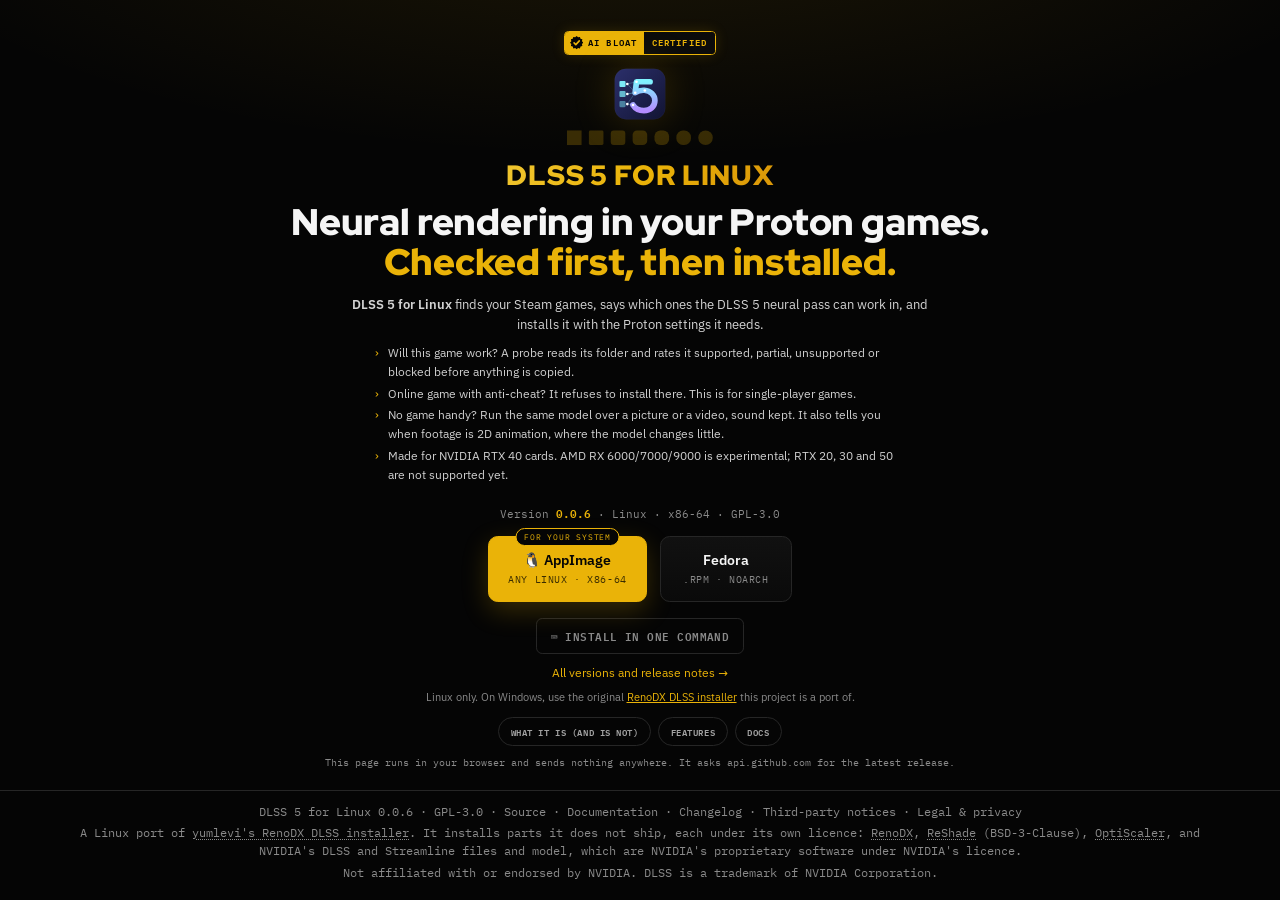
==== commit fe9e0801: "Add What it is, Features and Docs dialogs to the page A chip row under the install block opens three" ====
--- a/index.html
+++ b/index.html
@@ -74,6 +74,12 @@
       <!-- Shown on every system, Linux included: it is also the credit to the
            project this one is a port of. -->
       <p class="dl-note" id="osNote">Linux only. On Windows, use the original <a href="https://github.com/yumlevi/renodx-dlss-installer/releases/tag/latest">RenoDX DLSS installer</a> this project is a port of.</p>
+      <!-- The dialog chips: what it is, what it does, where the docs are. -->
+      <p class="info-chips">
+        <button class="chip" type="button" data-dialog="aboutDialog" aria-haspopup="dialog" aria-controls="aboutDialog">What it is (and is not)</button>
+        <button class="chip" type="button" data-dialog="featuresDialog" aria-haspopup="dialog" aria-controls="featuresDialog">Features</button>
+        <button class="chip" type="button" data-dialog="docsDialog" aria-haspopup="dialog" aria-controls="docsDialog">Docs</button>
+      </p>
       <!-- Literally true: the one request this page makes is the release lookup in app.js. -->
       <p class="privacy">This page runs in your browser and sends nothing anywhere. It asks api.github.com for the latest release.</p>
     </div>
@@ -121,6 +127,63 @@
     </div>
   </dialog>
 
+  <!-- What it is, its features, its docs: the chips under the install block open these.
+       Every line here can be checked in linux/README.md. -->
+  <dialog class="modal" id="aboutDialog" aria-labelledby="aboutTitle">
+    <div class="modal-head">
+      <h2 class="modal-title" id="aboutTitle">What it is (and is not)</h2>
+      <form method="dialog"><button class="modal-x" aria-label="Close">✕</button></form>
+    </div>
+    <div class="modal-body">
+      <p>DLSS 5 for Linux installs NVIDIA's DLSS 5 neural rendering pass into Windows games that run on Linux under Proton, and gives you the launch options they need.</p>
+      <p>It is for people who play single-player games on Linux. Before it copies anything, a probe reads the game's folder and says whether the pass can work there; it refuses to install where it finds anti-cheat.</p>
+      <p>It is a Linux port of yumlevi's RenoDX DLSS installer for Windows. It is not made by, affiliated with or endorsed by NVIDIA, and it does not ship NVIDIA's files: the other parts are downloaded from other projects' release pages when you install, and you supply <code>nvngx_dlssnr.dll</code> yourself.</p>
+      <p>It does not upload anything. Its window is a local page on <code>127.0.0.1</code>, and pictures and videos are processed on your computer and saved to <code>~/Pictures/DLSS 5/</code> and <code>~/Videos/DLSS 5/</code>.</p>
+      <p>It needs an NVIDIA RTX 40 card with NVIDIA's driver, and Proton 9 or GE-Proton. AMD RX 6000, 7000 and 9000 are experimental; RTX 20, 30 and 50 are not supported yet. Expect a large frame-rate cost: about 39% has been reported on RTX 40.</p>
+    </div>
+  </dialog>
+
+  <dialog class="modal" id="featuresDialog" aria-labelledby="featuresTitle">
+    <div class="modal-head">
+      <h2 class="modal-title" id="featuresTitle">Features</h2>
+      <form method="dialog"><button class="modal-x" aria-label="Close">✕</button></form>
+    </div>
+    <div class="modal-body">
+      <ul class="list">
+        <li><strong>Finds your games</strong> in every Steam library, and takes GOG, Heroic, Epic or other Wine game folders you add by hand.</li>
+        <li><strong>A probe</strong> rates each game supported, feeder, amd, partial, unsupported, blocked or unknown before anything is installed.</li>
+        <li><strong>Four engines:</strong> OptiScaler (the default), ReShade with RenoDX, a feeder for games with no DLSS of their own, and an experimental one for AMD GPUs.</li>
+        <li><strong>Install, uninstall and launch</strong> from the app. A reinstall keeps the settings you changed.</li>
+        <li><strong>Says whether it ran:</strong> the app reads the injector's log and tells you if the neural pass was actually dispatched.</li>
+        <li><strong>F9 in game</strong> turns the neural pass on and off.</li>
+        <li><strong>Images &amp; video</strong> (experimental): run the same model on a picture or a video, sound kept, and see whether it is 2D animation, where the model changes little.</li>
+        <li><strong>A command line</strong>, <code>dlss5-linux</code>, with <code>--dry-run</code> to print every change before it happens and <code>--install-proton</code> to fetch the latest GE-Proton.</li>
+      </ul>
+    </div>
+  </dialog>
+
+  <dialog class="modal" id="docsDialog" aria-labelledby="docsTitle">
+    <div class="modal-head">
+      <h2 class="modal-title" id="docsTitle">Docs</h2>
+      <form method="dialog"><button class="modal-x" aria-label="Close">✕</button></form>
+    </div>
+    <div class="modal-body">
+      <ul class="list docs">
+        <li><a href="https://github.com/MiguelCarino/renodx-dlss-installer/blob/linux-port/linux/README.md#quick-start">Quick start</a>: the app and the commands for a first install.</li>
+        <li><a href="https://github.com/MiguelCarino/renodx-dlss-installer/blob/linux-port/linux/README.md#supported-gpus">Supported GPUs</a>: NVIDIA, AMD and Intel, and why.</li>
+        <li><a href="https://github.com/MiguelCarino/renodx-dlss-installer/blob/linux-port/linux/README.md#requirements">Requirements</a>: the driver, Proton and the game.</li>
+        <li><a href="https://github.com/MiguelCarino/renodx-dlss-installer/blob/linux-port/linux/README.md#desktop-app-and-packages">Desktop app and packages</a>: the RPM and the AppImage.</li>
+        <li><a href="https://github.com/MiguelCarino/renodx-dlss-installer/blob/linux-port/linux/README.md#web-gui">Using the app</a>: scanning, installing, launching and the F9 key.</li>
+        <li><a href="https://github.com/MiguelCarino/renodx-dlss-installer/blob/linux-port/linux/README.md#probe">Probe</a>: what each verdict means.</li>
+        <li><a href="https://github.com/MiguelCarino/renodx-dlss-installer/blob/linux-port/linux/README.md#engines">Engines</a>: OptiScaler, ReShade, feeder and AMD.</li>
+        <li><a href="https://github.com/MiguelCarino/renodx-dlss-installer/blob/linux-port/linux/README.md#images--video-experimental">Images &amp; video</a>: the settings and what the model changes.</li>
+        <li><a href="https://github.com/MiguelCarino/renodx-dlss-installer/blob/linux-port/linux/README.md#launch-options">Launch options</a>: what to put in Steam.</li>
+        <li><a href="https://github.com/MiguelCarino/renodx-dlss-installer/blob/linux-port/linux/README.md#caveats">Caveats</a>: where every downloaded file comes from, and NVIDIA's files.</li>
+        <li><a href="https://github.com/MiguelCarino/renodx-dlss-installer/blob/linux-port/linux/README.md#license">Licence</a>: what the GPL-3.0 covers and what it does not.</li>
+      </ul>
+    </div>
+  </dialog>
+
   <script src="web/app.js"></script>
 </body>
 </html>
--- a/web/style.css
+++ b/web/style.css
@@ -159,6 +159,19 @@
 .files { margin: 8px 0; padding-left: 18px; font-family: var(--mono); font-size: .78rem; }
 .files li { margin: 3px 0; overflow-wrap: anywhere; }
 .small { font-size: .82rem; }
+/* The dialog chips under the install block: what it is, its features, its docs.
+   Each opens a sheet like the install ones; app.js puts focus back on the chip. */
+.info-chips { display: flex; justify-content: center; flex-wrap: wrap; gap: 8px;
+  margin: min(22px, calc(clamp(8px, 1.4vh, 14px) + var(--tall) * .03)) 0 0; }
+.chip { font-family: var(--mono); font-size: min(.8rem, calc(.66rem + var(--tall) * .005)); font-weight: 600;
+  letter-spacing: .06em; text-transform: uppercase; padding: 6px 13px; border-radius: 999px; cursor: pointer;
+  border: 1px solid var(--border); background: transparent; color: #a3a3a3; transition: .15s; }
+.chip:hover { color: var(--accent); border-color: var(--accent); }
+.modal-body .list { margin: 10px 0; padding-left: 1.2em; color: #cfcfcf; }
+.modal-body .list li { margin: 7px 0; }
+.modal-body .list li::marker { color: var(--accent); }
+.modal-body .docs a { text-decoration: none; }
+.modal-body .docs a:hover { text-decoration: underline; }
 /* The privacy line: what this page sends, under the install block. */
 .privacy { margin: 10px auto 0; max-width: min(720px, 94vw); font-family: var(--mono); font-size: .7rem; color: var(--muted); }
 .foot .legal a { color: var(--muted); text-decoration: underline dotted; }
@@ -173,7 +186,7 @@
   /* the Copy button gets its own band above the command */
   .terminal { padding: 3.1rem 1.1rem 1.1rem; }
 }
-@media (prefers-reduced-motion: reduce) { .dl-btn, .btn { transition: none; } }
+@media (prefers-reduced-motion: reduce) { .dl-btn, .btn, .chip { transition: none; } }
 
 /* ---- AI Bloat Certified (branding.carino.systems, section 08) ---- */
 /* AI Bloat Certified: a two-part seal for the top of a project page. Gold half with the
